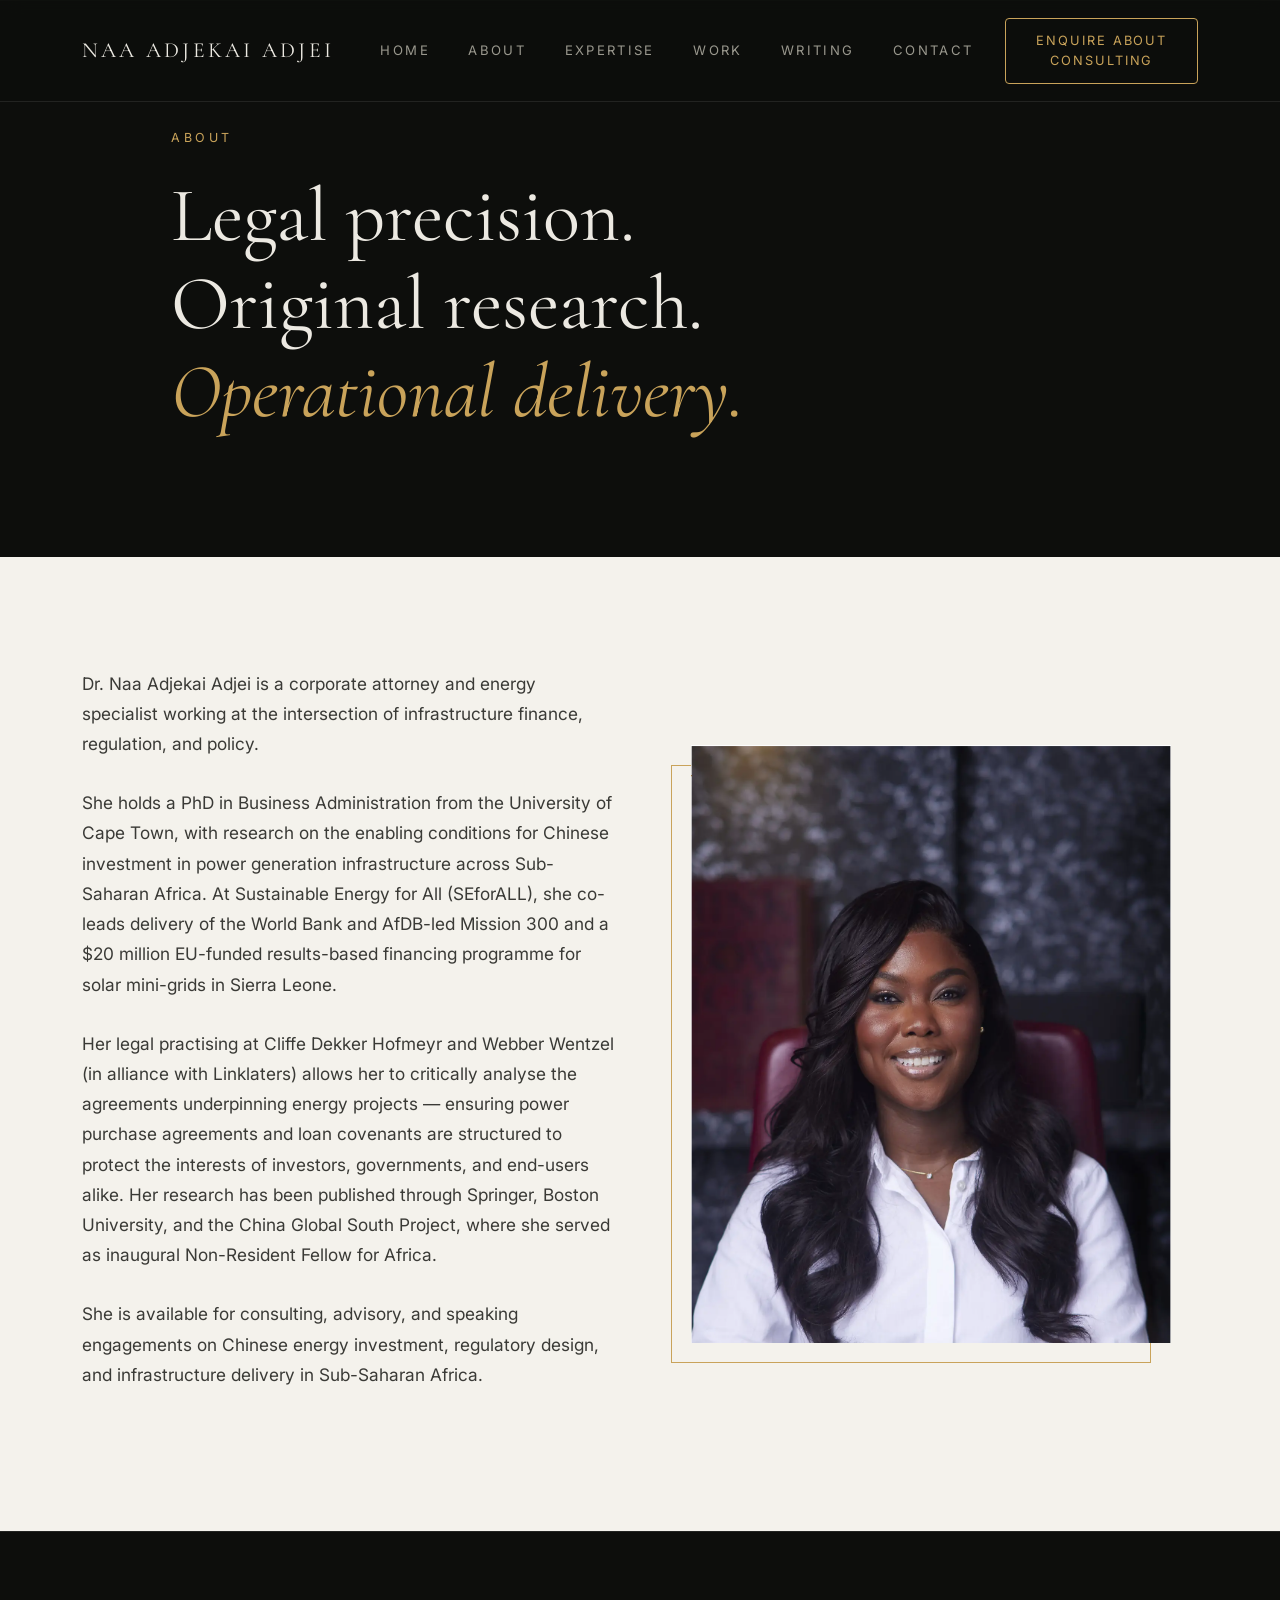
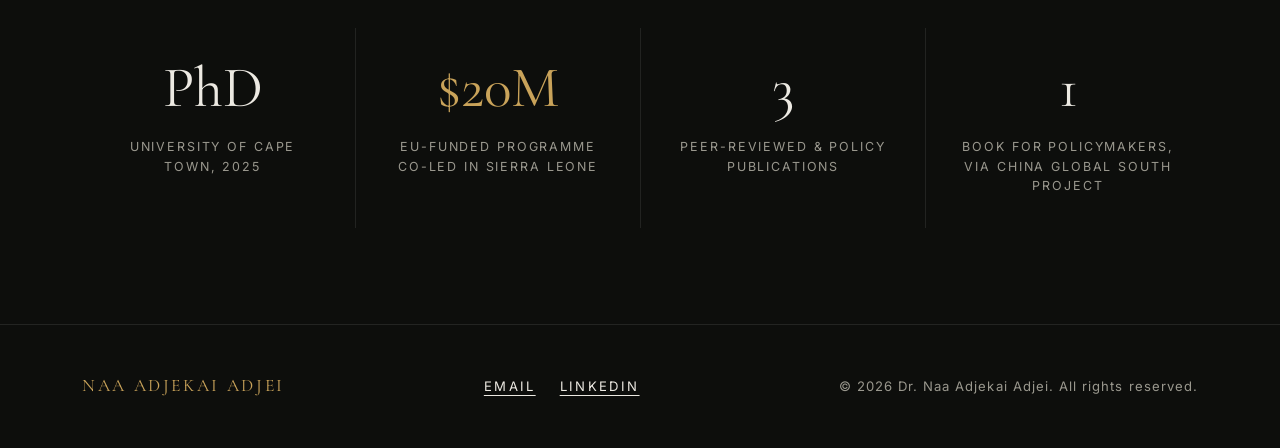
==== about.html @ 995432cf "Initial commit: portfolio website" ====
<!DOCTYPE html>
<html lang="en">
<head>
  <meta charset="UTF-8" />
  <meta name="viewport" content="width=device-width, initial-scale=1.0" />
  <title>About — Dr. Naa Adjekai Adjei</title>
  <meta name="description" content="Corporate attorney and energy specialist working at the intersection of infrastructure finance, regulation, and policy." />

  <link href="https://cdn.jsdelivr.net/npm/bootstrap@5.3.3/dist/css/bootstrap.min.css" rel="stylesheet" />
  <link rel="preconnect" href="https://fonts.googleapis.com" />
  <link href="https://fonts.googleapis.com/css2?family=Cormorant+Garamond:wght@400;500&family=Inter:wght@400;500&display=swap" rel="stylesheet" />
  <link rel="stylesheet" href="https://cdn.jsdelivr.net/npm/bootstrap-icons@1.11.3/font/bootstrap-icons.css" />
  <link rel="stylesheet" href="css/style.css" />
</head>
<body>
      <nav class="navbar navbar-expand-lg fixed-top">
    <div class="container">
      <a class="navbar-brand" href="index.html">NAA ADJEKAI ADJEI</a>

      <button class="navbar-toggler" type="button"
              data-bs-toggle="collapse" data-bs-target="#mainNav"
              aria-controls="mainNav" aria-expanded="false" aria-label="Toggle navigation">
        <span class="navbar-toggler-icon"></span>
      </button>

      <div class="collapse navbar-collapse" id="mainNav">
        <ul class="navbar-nav ms-auto align-items-lg-center">
          <li class="nav-item"><a class="nav-link active" aria-current="page" href="index.html">Home</a></li>
          <li class="nav-item"><a class="nav-link" href="about.html">About</a></li>
          <li class="nav-item"><a class="nav-link" href="expertise.html">Expertise</a></li>
          <li class="nav-item"><a class="nav-link" href="work.html">Work</a></li>
          <li class="nav-item"><a class="nav-link" href="writing.html">Writing</a></li>
          <li class="nav-item"><a class="nav-link" href="contact.html">Contact</a></li>
          <li class="nav-item ms-lg-4 mt-2 mt-lg-0">
            <a class="btn btn-outline-nav" href="contact.html">Enquire About Consulting</a>
          </li>
        </ul>
      </div>
    </div>
  </nav>

  <!-- paste the navbar here — with "active" on the About link -->

  <!-- ============ ABOUT ============ -->
  <section class="about-intro">
    <div class="container">
      <div class="about-intro-inner">
        <p class="section-label">About</p>
        <h2 class="about-statement">
          Legal precision.<br />
          Original research.<br />
          <em class="gold-italic">Operational delivery.</em>
        </h2>
      </div>
    </div>
  </section>

  

  <section class="about-body">
    <div class="container">
      <div class="row align-items-center g-5">
        <div class="col-lg-6">
          <p class="about-text">
            Dr. Naa Adjekai Adjei is a corporate attorney and energy specialist
            working at the intersection of infrastructure finance, regulation,
            and policy.
          </p>
          <p class="about-text">
            She holds a PhD in Business Administration from the University of
            Cape Town, with research on the enabling conditions for Chinese
            investment in power generation infrastructure across Sub-Saharan
            Africa. At Sustainable Energy for All (SEforALL), she co-leads
            delivery of the World Bank and AfDB-led Mission 300 and a $20
            million EU-funded results-based financing programme for solar
            mini-grids in Sierra Leone.
          </p>
          <p class="about-text">
            Her legal practising at Cliffe Dekker Hofmeyr and Webber Wentzel (in
            alliance with Linklaters) allows her to critically analyse the
            agreements underpinning energy projects — ensuring power purchase
            agreements and loan covenants are structured to protect the
            interests of investors, governments, and end-users alike. Her
            research has been published through Springer, Boston University,
            and the China Global South Project, where she served as inaugural
            Non-Resident Fellow for Africa.
          </p>
          <p class="about-text">
            She is available for consulting, advisory, and speaking engagements
            on Chinese energy investment, regulatory design, and infrastructure
            delivery in Sub-Saharan Africa.
          </p>
        </div>
        <div class="col-lg-6">
          <div class="about-photo">
            <img src="assets/img/naa.png" alt="Dr. Naa Adjekai Adjei" class="img-fluid" />
          </div>
        </div>
      </div>
    </div>
  </section>

  <!-- ============ STATS ============ -->
  <section class="stats">
    <div class="container">
      <div class="row text-center">
        <div class="col-6 col-lg-3 stat-cell">
          <div class="stat-value">PhD</div>
          <div class="stat-label">University of Cape Town, 2025</div>
        </div>
        <div class="col-6 col-lg-3 stat-cell">
          <div class="stat-value stat-gold">$20M</div>
          <div class="stat-label">EU-funded programme co-led in Sierra Leone</div>
        </div>
        <div class="col-6 col-lg-3 stat-cell">
          <div class="stat-value">3</div>
          <div class="stat-label">Peer-reviewed &amp; policy publications</div>
        </div>
        <div class="col-6 col-lg-3 stat-cell">
          <div class="stat-value">1</div>
          <div class="stat-label">Book for policymakers, via China Global South Project</div>
        </div>
      </div>
    </div>
  </section>

  <!-- ============ FOOTER ============ -->
  <footer class="site-footer">
    <div class="container d-flex flex-column flex-lg-row justify-content-between align-items-center gap-3">
      <span class="footer-brand">NAA ADJEKAI ADJEI</span>
      <div class="d-flex gap-4">
        <a href="mailto:naaadjel623@gmail.com" class="footer-link">Email</a>
        <a href="https://www.linkedin.com/in/dr-naa-adjekai-adjei-541458208/" target="_blank" rel="noopener" class="footer-link">LinkedIn</a>
      </div>
      <span class="footer-copy">&copy; 2026 Dr. Naa Adjekai Adjei. All rights reserved.</span>
    </div>
  </footer>
  

  <script src="https://cdn.jsdelivr.net/npm/bootstrap@5.3.3/dist/js/bootstrap.bundle.min.js"></script>
  <script src="js/main.js"></script>
</body>
</html>
---- css/style.css ----
:root {
  --bg: #0d0e0c;
  --border: rgba(255, 255, 255, 0.09);
  --text: #ece9e2;
  --muted: #9a988e;
  --accent: #c9a35a;
  --serif: 'Cormorant Garamond', Georgia, serif;
  --sans: 'Inter', system-ui, sans-serif;
}

body {
  background: var(--bg);
  color: var(--text);
  font-family: var(--sans);
}

/* ============ NAVBAR ============ */
.navbar {
  background: rgba(13, 14, 12, 0.8);
  backdrop-filter: blur(12px);
  border-bottom: 1px solid var(--border);
  padding-top: 1.1rem;
  padding-bottom: 1.1rem;
}

.navbar-brand {
  color: var(--text) !important;
  font-family: var(--serif);
  font-size: 1.35rem;
  letter-spacing: 0.15em;
}

.nav-link {
  color: var(--muted) !important;
  font-size: 0.82rem;
  letter-spacing: 0.18em;
  text-transform: uppercase;
  margin-left: 1.4rem;
}

.nav-link:hover { color: var(--accent) !important; }

.navbar-toggler { border-color: var(--border); }
.navbar-toggler-icon { filter: invert(1); }

.btn-outline-nav {
  border: 1px solid var(--accent);
  color: var(--accent);
  font-size: 0.8rem;
  letter-spacing: 0.15em;
  text-transform: uppercase;
  padding: 0.8rem 1.6rem;
  border-radius: 4px;
}

.btn-outline-nav:hover {
  background: var(--accent);
  color: #141310;
}

/* ============ HERO ============ */
.hero {
  min-height: 100vh;
  display: flex;
  align-items: center;
  position: relative;
  overflow: hidden;
}

/* warm glow, top right */
.hero::before {
  content: "";
  position: absolute;
  inset: 0;
  background: radial-gradient(ellipse 55% 45% at 78% 18%, rgba(201, 163, 90, 0.08), transparent 70%);
  pointer-events: none;
}

.hero-eyebrow {
  color: var(--accent);
  text-transform: uppercase;
  letter-spacing: 0.3em;
  font-size: 0.8rem;
  margin-bottom: 2.2rem;
}

.hero-title {
  font-family: var(--serif);
  font-weight: 400;
  font-size: clamp(3rem, 7.5vw, 6.5rem);
  line-height: 1.05;
  margin-bottom: 2.5rem;
}

.hero-bio {
  font-family: var(--serif);
  font-size: clamp(1.4rem, 2.6vw, 2.1rem);
  line-height: 1.35;
  margin-bottom: 1.5rem;
}

.hero-tagline {
  color: var(--muted);
  font-size: 1.05rem;
  max-width: 540px;
  margin-bottom: 3rem;
}

.btn-gold {
  background: var(--accent);
  color: #141310;
  font-size: 0.85rem;
  font-weight: 500;
  letter-spacing: 0.15em;
  text-transform: uppercase;
  padding: 1rem 2.2rem;
  border-radius: 6px;
}

.btn-gold:hover { background: #dbb56a; color: #141310; }

.hero-contact {
  display: flex;
  gap: 3rem;
  flex-wrap: wrap;
  margin-top: 5rem;
}

.hero-contact a {
  color: var(--muted);
  text-decoration: none;
  font-size: 0.95rem;
}

.hero-contact a i {
  color: var(--accent);
  margin-right: 0.4rem;
}

.hero-contact a:hover { color: var(--text); }

/* ============ FOCUS SECTION ============ */
.focus { padding: 7rem 0; }

.section-label {
  color: var(--accent);
  text-transform: uppercase;
  letter-spacing: 0.28em;
  font-size: 0.78rem;
}

.section-title {
  font-family: var(--serif);
  font-weight: 400;
  font-size: clamp(2.2rem, 4.5vw, 3.4rem);
  margin-top: 1.2rem;
}

.gold-rule {
  width: 64px;
  height: 2px;
  background: var(--accent);
  margin: 1.8rem 0 4rem;
}

.focus-grid { border-top: 1px solid var(--border); }

.focus-cell {
  padding: 3.5rem 3rem;
  border-bottom: 1px solid var(--border);
}

/* vertical lines between the three columns, desktop only */
@media (min-width: 992px) {
  .focus-cell + .focus-cell { border-left: 1px solid var(--border); }
}

.focus-cell h3 {
  font-family: var(--serif);
  font-weight: 400;
  font-size: clamp(1.5rem, 2.4vw, 2.1rem);
  line-height: 1.25;
  margin-bottom: 1.4rem;
}

.focus-cell p {
  color: var(--muted);
  font-size: 1rem;
  margin: 0;
}

.gold-link {
  display: inline-block;
  color: var(--accent);
  text-transform: uppercase;
  letter-spacing: 0.22em;
  font-size: 0.82rem;
  text-decoration: none;
  margin-top: 3.5rem;
}

.gold-link:hover { color: #dbb56a; }

/* ============ ABOUT ============ */
.about-intro {
  padding: 8rem 0 7rem;
  border-top: 1px solid var(--border);
}

.about-intro-inner { padding-left: 8%; }

.about-statement {
  font-family: var(--serif);
  font-weight: 400;
  font-size: clamp(2.6rem, 6vw, 5.2rem);
  line-height: 1.15;
  margin-top: 1.5rem;
}

.gold-italic {
  color: var(--accent);
  font-style: italic;
}

/* light section — note this overrides the dark body */
.about-body {
  background: #f4f2ec;
  color: #3a3a36;
  padding: 7rem 0;
}

.about-text {
  font-size: 1.08rem;
  line-height: 1.75;
  margin-bottom: 1.8rem;
}

/* gold offset frame behind the photo */
.about-photo {
  position: relative;
  max-width: 480px;
  margin: 0 auto;
}

.about-photo::before {
  content: "";
  position: absolute;
  top: 20px;
  left: -20px;
  right: 20px;
  bottom: -20px;
  border: 1px solid var(--accent);
  z-index: 0;
}

.about-photo img {
  position: relative;
  z-index: 1;
  width: 100%;
}

/* ============ STATS ============ */
.stats {
  padding: 6rem 0;
  border-top: 1px solid var(--border);
}

.stat-cell {
  padding: 2rem 1.5rem;
}

@media (min-width: 992px) {
  .stat-cell + .stat-cell { border-left: 1px solid var(--border); }
}

.stat-value {
  font-family: var(--serif);
  font-size: clamp(2.4rem, 4.5vw, 3.6rem);
  line-height: 1;
  margin-bottom: 1.2rem;
}

.stat-gold { color: var(--accent); }

.stat-label {
  color: var(--muted);
  text-transform: uppercase;
  letter-spacing: 0.15em;
  font-size: 0.78rem;
  max-width: 220px;
  margin: 0 auto;
  line-height: 1.6;
}

/* ============ FOOTER ============ */
.site-footer {
  border-top: 1px solid var(--border);
  padding: 3rem 0;
}

.footer-brand {
  font-family: var(--serif);
  color: var(--accent);
  letter-spacing: 0.15em;
  font-size: 1.1rem;
}

.footer-link {
  color: var(--text);
  text-transform: uppercase;
  letter-spacing: 0.18em;
  font-size: 0.82rem;
  text-decoration: underline;
  text-underline-offset: 4px;
}

.footer-link:hover { color: var(--accent); }

.footer-copy {
  color: var(--muted);
  font-size: 0.82rem;
  letter-spacing: 0.08em;
}
.page-main {
  padding: 10rem 0 6rem;
  min-height: 70vh;
}

/* ============ EXPERTISE PAGE ============ */
.exp-item {
  display: flex;
  gap: 3.5rem;
  padding: 4rem 0;
  border-top: 1px solid #d8d4c8;
}

.exp-num {
  font-family: var(--serif);
  color: var(--accent);
  font-size: 1.6rem;
  line-height: 1;
  min-width: 2.5rem;
}

.exp-content h3 {
  font-family: var(--serif);
  font-weight: 400;
  font-size: clamp(1.6rem, 2.6vw, 2.2rem);
  margin-bottom: 1.4rem;
}

.exp-content p {
  color: #5a584f;
  font-size: 1.05rem;
  line-height: 1.75;
  max-width: 640px;
  margin: 0;
}

/* ============ CTA STRIP ============ */
.cta-strip {
  padding: 6rem 0;
}

.cta-text {
  font-family: var(--serif);
  font-size: clamp(1.6rem, 3vw, 2.4rem);
  margin: 0;
}

/* ============ WORK PAGE ============ */
.work-group {
  font-family: var(--serif);
  font-weight: 400;
  font-size: clamp(1.8rem, 3vw, 2.4rem);
  margin-bottom: 3rem;
}

/* keeps the two groups visually distinct on the same light background */
.work-research {
  border-top: 1px solid #d8d4c8;
  padding-top: 5rem;
}

.work-item {
  padding: 3.5rem 0;
  border-top: 1px solid #d8d4c8;
}

.work-org {
  color: var(--accent);
  text-transform: uppercase;
  letter-spacing: 0.18em;
  font-size: 0.8rem;
  line-height: 1.8;
  display: inline-block;
}

.work-item h3 {
  font-family: var(--serif);
  font-weight: 400;
  font-size: clamp(1.6rem, 2.6vw, 2.2rem);
  margin-bottom: 1.4rem;
}

.work-item p {
  color: #5a584f;
  font-size: 1.05rem;
  line-height: 1.75;
  max-width: 640px;
  margin: 0;
}

/* mobile: give the label breathing room above the title */
@media (max-width: 991px) {
  .work-item h3 { margin-top: 0.8rem; }
}

/* ============ WRITING PAGE ============ */
/* narrower centered column, like the screenshot */
.writing-list {
  max-width: 780px;
  margin: 0 auto;
}

.writing-item {
  padding: 3.5rem 0;
  border-top: 1px solid #d8d4c8;
}

.writing-item h3 {
  font-family: var(--serif);
  font-weight: 400;
  font-size: clamp(1.5rem, 2.4vw, 2rem);
  line-height: 1.3;
  margin-bottom: 1.3rem;
}

.writing-meta {
  color: #8a887e;
  text-transform: uppercase;
  letter-spacing: 0.18em;
  font-size: 0.78rem;
}

/* ============ SPEAKING ============ */
.speaking {
  padding: 7rem 0;
}

.speaking-text {
  color: var(--muted);
  font-size: clamp(1.2rem, 2vw, 1.5rem);
  line-height: 1.6;
  max-width: 700px;
  margin-top: 2rem;
}

/* ============ CONTACT PAGE ============ */
.contact-main { padding: 4rem 0 6rem; }

/* black-and-white treatment, like the screenshot */
.contact-photo img { filter: grayscale(100%); }

.engage-item {
  padding: 2.5rem 0;
  border-top: 1px solid var(--border);
}

.engage-label {
  color: var(--muted);
  text-transform: uppercase;
  letter-spacing: 0.22em;
  font-size: 0.85rem;
  display: block;
  margin-bottom: 1.4rem;
}

.engage-text {
  color: #c9c7bd;
  font-size: 1.15rem;
  line-height: 1.6;
  margin: 0;
  max-width: 560px;
}

/* ============ FORM ============ */
.contact-form-section {
  border-top: 1px solid var(--border);
  padding: 5rem 0 7rem;
}

.field-label {
  display: block;
  color: var(--muted);
  text-transform: uppercase;
  letter-spacing: 0.22em;
  font-size: 0.82rem;
  margin-bottom: 0.8rem;
}

/* underline-only inputs, dark theme */
.contact-field {
  width: 100%;
  background: transparent;
  border: none;
  border-bottom: 1px solid var(--border);
  color: var(--text);
  font-size: 1.05rem;
  padding: 0.6rem 0;
  margin-bottom: 3rem;
  outline: none;
  transition: border-color 0.2s;
}

.contact-field:focus { border-bottom-color: var(--accent); }

textarea.contact-field { resize: vertical; }

.form-note {
  color: var(--muted);
  font-size: 1.1rem;
  line-height: 1.6;
  max-width: 620px;
  margin: 3rem 0;
  padding-top: 2.5rem;
  border-top: 1px solid var(--border);
}

.contact-details {
  display: flex;
  gap: 2.5rem;
  flex-wrap: wrap;
}

.contact-details a,
.contact-details span {
  color: var(--muted);
  text-decoration: none;
  text-transform: uppercase;
  letter-spacing: 0.15em;
  font-size: 0.82rem;
}

.contact-details i { color: var(--accent); margin-right: 0.4rem; }
.contact-details a:hover { color: var(--text); }
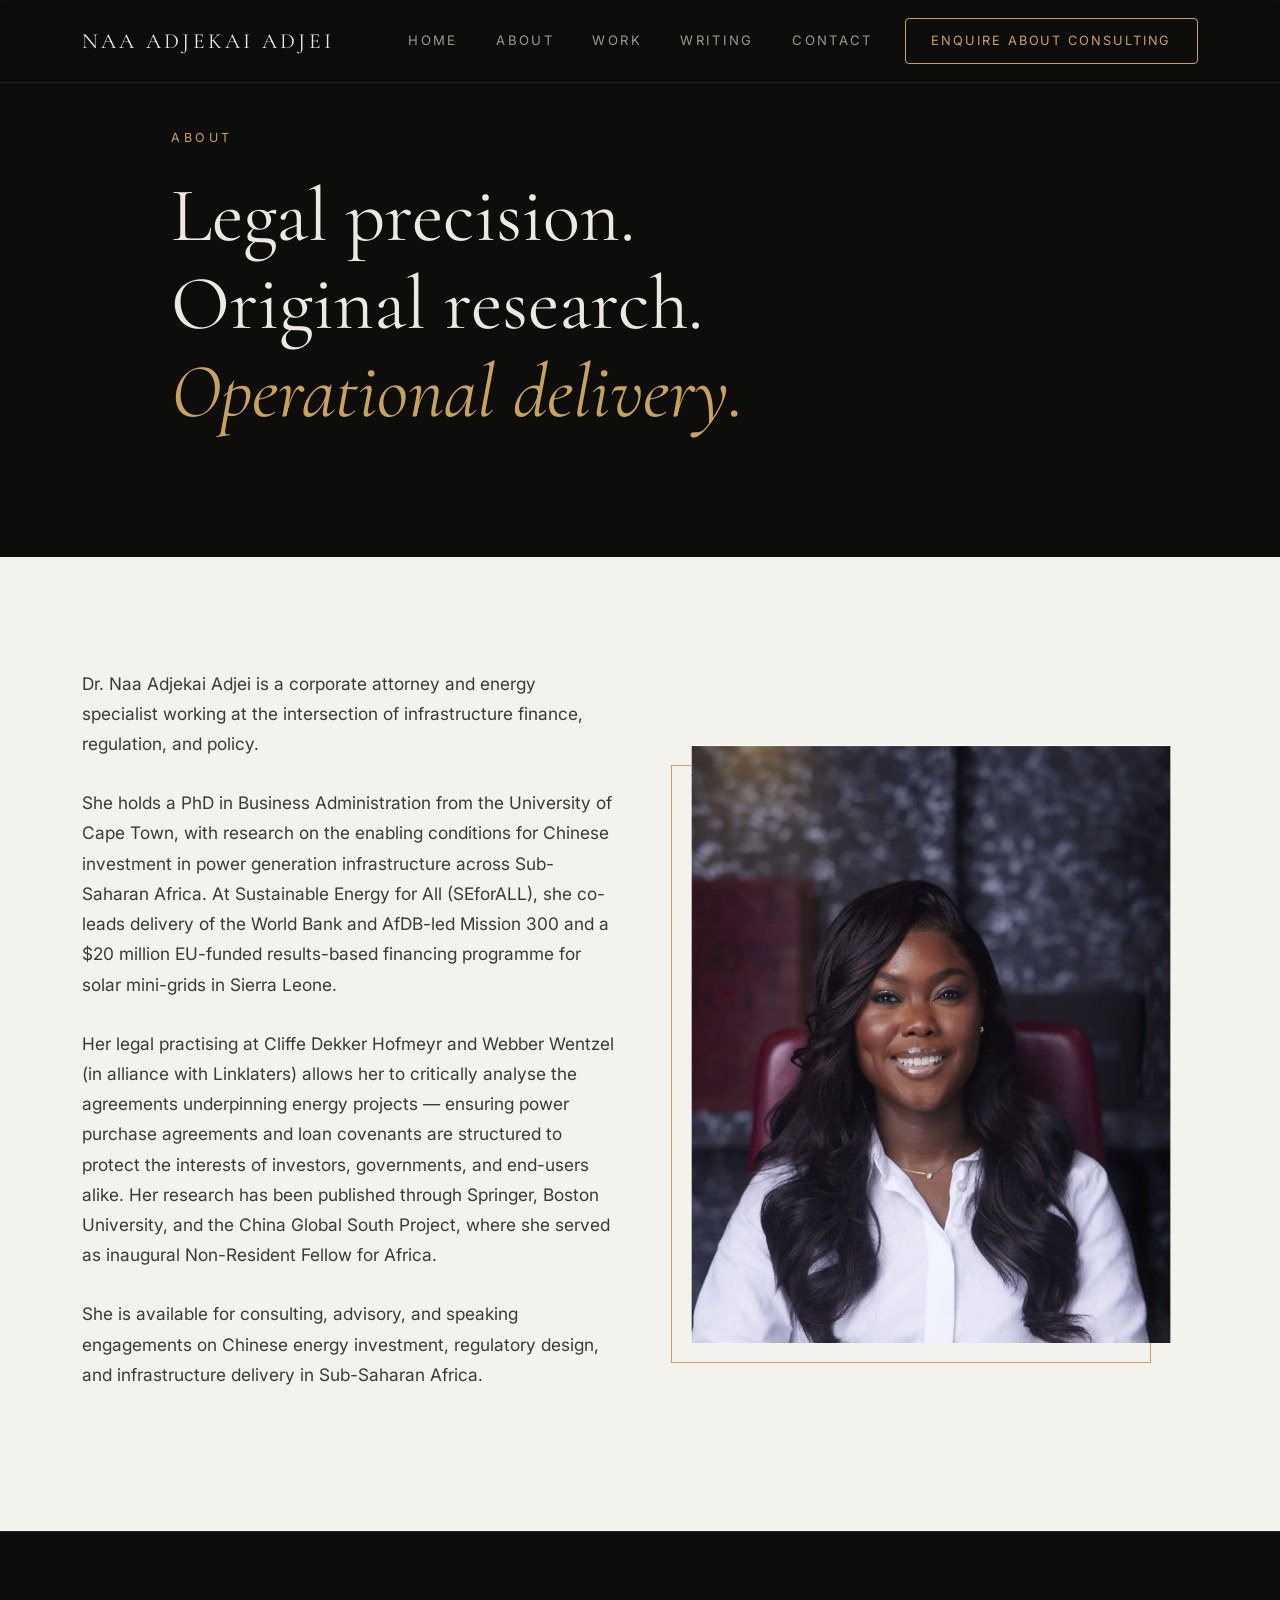
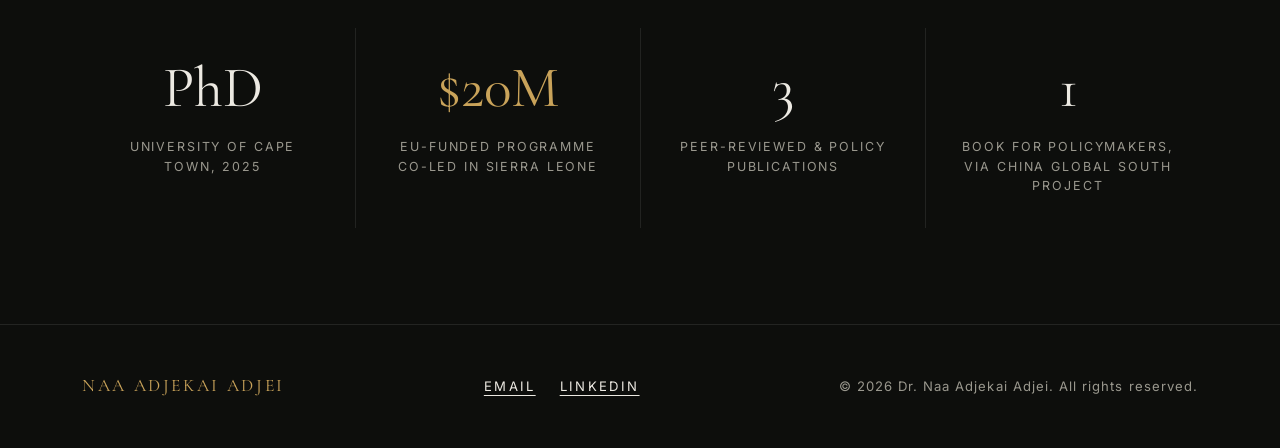
==== commit f0d27522: "Update site content and styling, remove unused file" ====
--- a/about.html
+++ b/about.html
@@ -27,7 +27,6 @@
         <ul class="navbar-nav ms-auto align-items-lg-center">
           <li class="nav-item"><a class="nav-link active" aria-current="page" href="index.html">Home</a></li>
           <li class="nav-item"><a class="nav-link" href="about.html">About</a></li>
-          <li class="nav-item"><a class="nav-link" href="expertise.html">Expertise</a></li>
           <li class="nav-item"><a class="nav-link" href="work.html">Work</a></li>
           <li class="nav-item"><a class="nav-link" href="writing.html">Writing</a></li>
           <li class="nav-item"><a class="nav-link" href="contact.html">Contact</a></li>
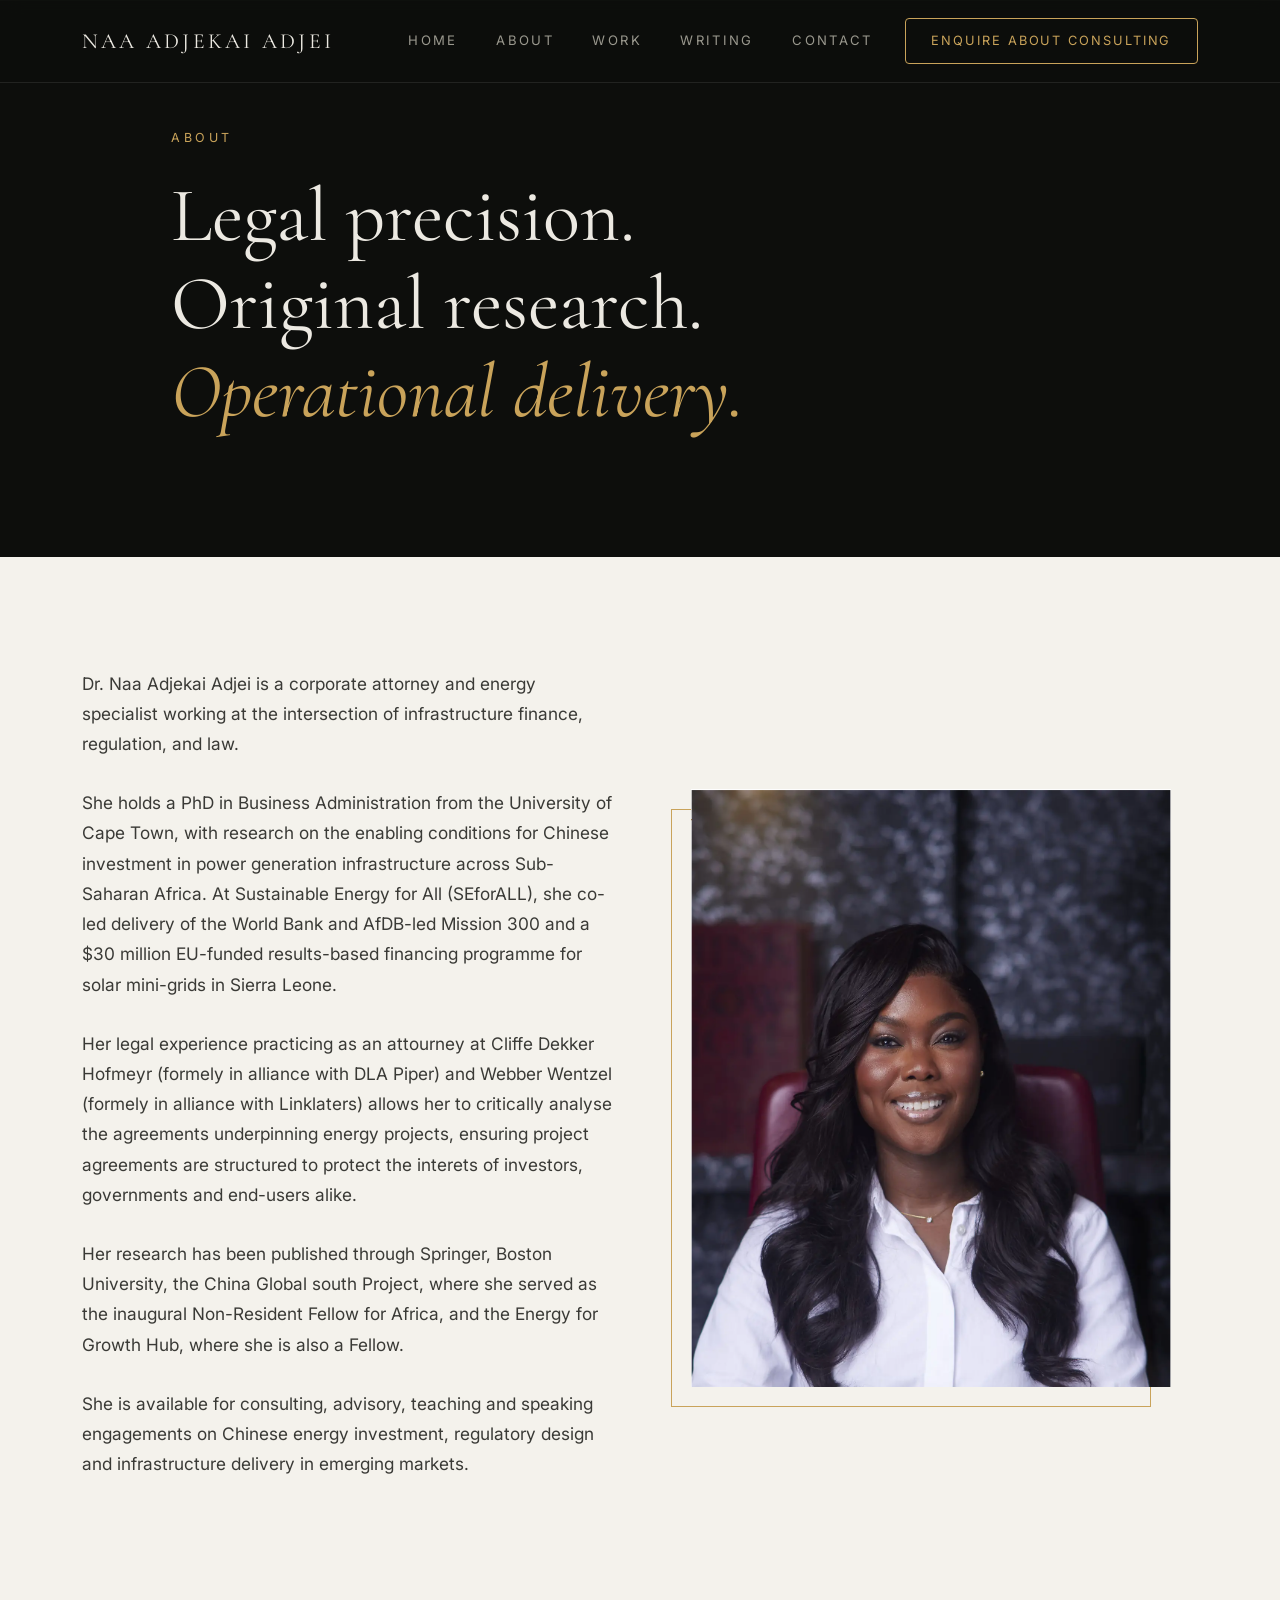
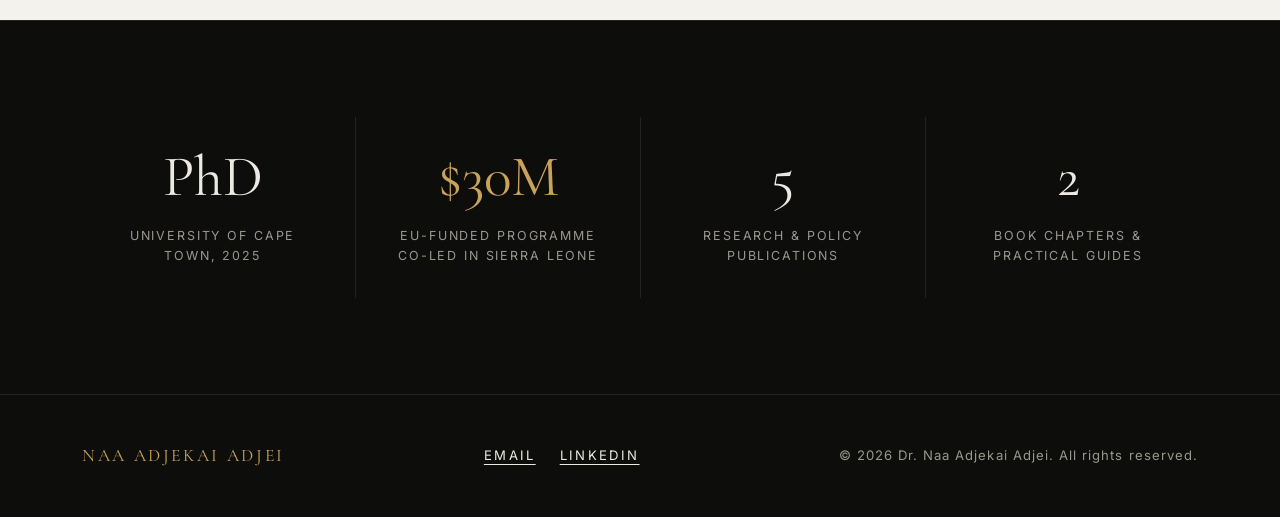
==== commit 313734de: "added more publucations" ====
--- a/about.html
+++ b/about.html
@@ -63,31 +63,34 @@
           <p class="about-text">
             Dr. Naa Adjekai Adjei is a corporate attorney and energy specialist
             working at the intersection of infrastructure finance, regulation,
-            and policy.
+            and law.
           </p>
           <p class="about-text">
             She holds a PhD in Business Administration from the University of
             Cape Town, with research on the enabling conditions for Chinese
             investment in power generation infrastructure across Sub-Saharan
-            Africa. At Sustainable Energy for All (SEforALL), she co-leads
-            delivery of the World Bank and AfDB-led Mission 300 and a $20
+            Africa. At Sustainable Energy for All (SEforALL), she co-led
+            delivery of the World Bank and AfDB-led Mission 300 and a $30
             million EU-funded results-based financing programme for solar
             mini-grids in Sierra Leone.
           </p>
           <p class="about-text">
-            Her legal practising at Cliffe Dekker Hofmeyr and Webber Wentzel (in
-            alliance with Linklaters) allows her to critically analyse the
-            agreements underpinning energy projects — ensuring power purchase
-            agreements and loan covenants are structured to protect the
-            interests of investors, governments, and end-users alike. Her
-            research has been published through Springer, Boston University,
-            and the China Global South Project, where she served as inaugural
-            Non-Resident Fellow for Africa.
+            Her legal experience practicing as an attourney at Cliffe Dekker Hofmeyr
+            (formely in alliance with DLA Piper) and Webber Wentzel (formely in alliance with Linklaters)
+            allows her to critically analyse the agreements underpinning energy projects,
+            ensuring project agreements are structured to protect the interets of investors,
+            governments and end-users alike.
+
           </p>
           <p class="about-text">
-            She is available for consulting, advisory, and speaking engagements
-            on Chinese energy investment, regulatory design, and infrastructure
-            delivery in Sub-Saharan Africa.
+            Her research has been published through Springer, Boston University, the China
+            Global south Project, where she served as the inaugural Non-Resident Fellow for
+            Africa, and the Energy for Growth Hub, where she is also a Fellow.
+
+          </p>
+          <p class="about-text">
+            She is available for consulting, advisory, teaching and speaking engagements
+            on Chinese energy investment, regulatory design and infrastructure delivery in emerging markets. 
           </p>
         </div>
         <div class="col-lg-6">
@@ -108,16 +111,16 @@
           <div class="stat-label">University of Cape Town, 2025</div>
         </div>
         <div class="col-6 col-lg-3 stat-cell">
-          <div class="stat-value stat-gold">$20M</div>
+          <div class="stat-value stat-gold">$30M</div>
           <div class="stat-label">EU-funded programme co-led in Sierra Leone</div>
         </div>
         <div class="col-6 col-lg-3 stat-cell">
-          <div class="stat-value">3</div>
-          <div class="stat-label">Peer-reviewed &amp; policy publications</div>
+          <div class="stat-value">5</div>
+          <div class="stat-label">Research &amp; policy publications</div>
         </div>
         <div class="col-6 col-lg-3 stat-cell">
-          <div class="stat-value">1</div>
-          <div class="stat-label">Book for policymakers, via China Global South Project</div>
+          <div class="stat-value">2</div>
+          <div class="stat-label">Book chapters &amp; practical guides</div>
         </div>
       </div>
     </div>
--- a/css/style.css
+++ b/css/style.css
@@ -543,4 +543,13 @@
 }
 
 .contact-details i { color: var(--accent); margin-right: 0.4rem; }
-.contact-details a:hover { color: var(--text); }+.contact-details a:hover { color: var(--text); }
+
+/* link colours*/
+a {
+  color: var(--accent);   /* your gold, #c9a35a */
+}
+
+a:hover {
+  color: #dbb56a;         /* slightly lighter gold on hover */
+}
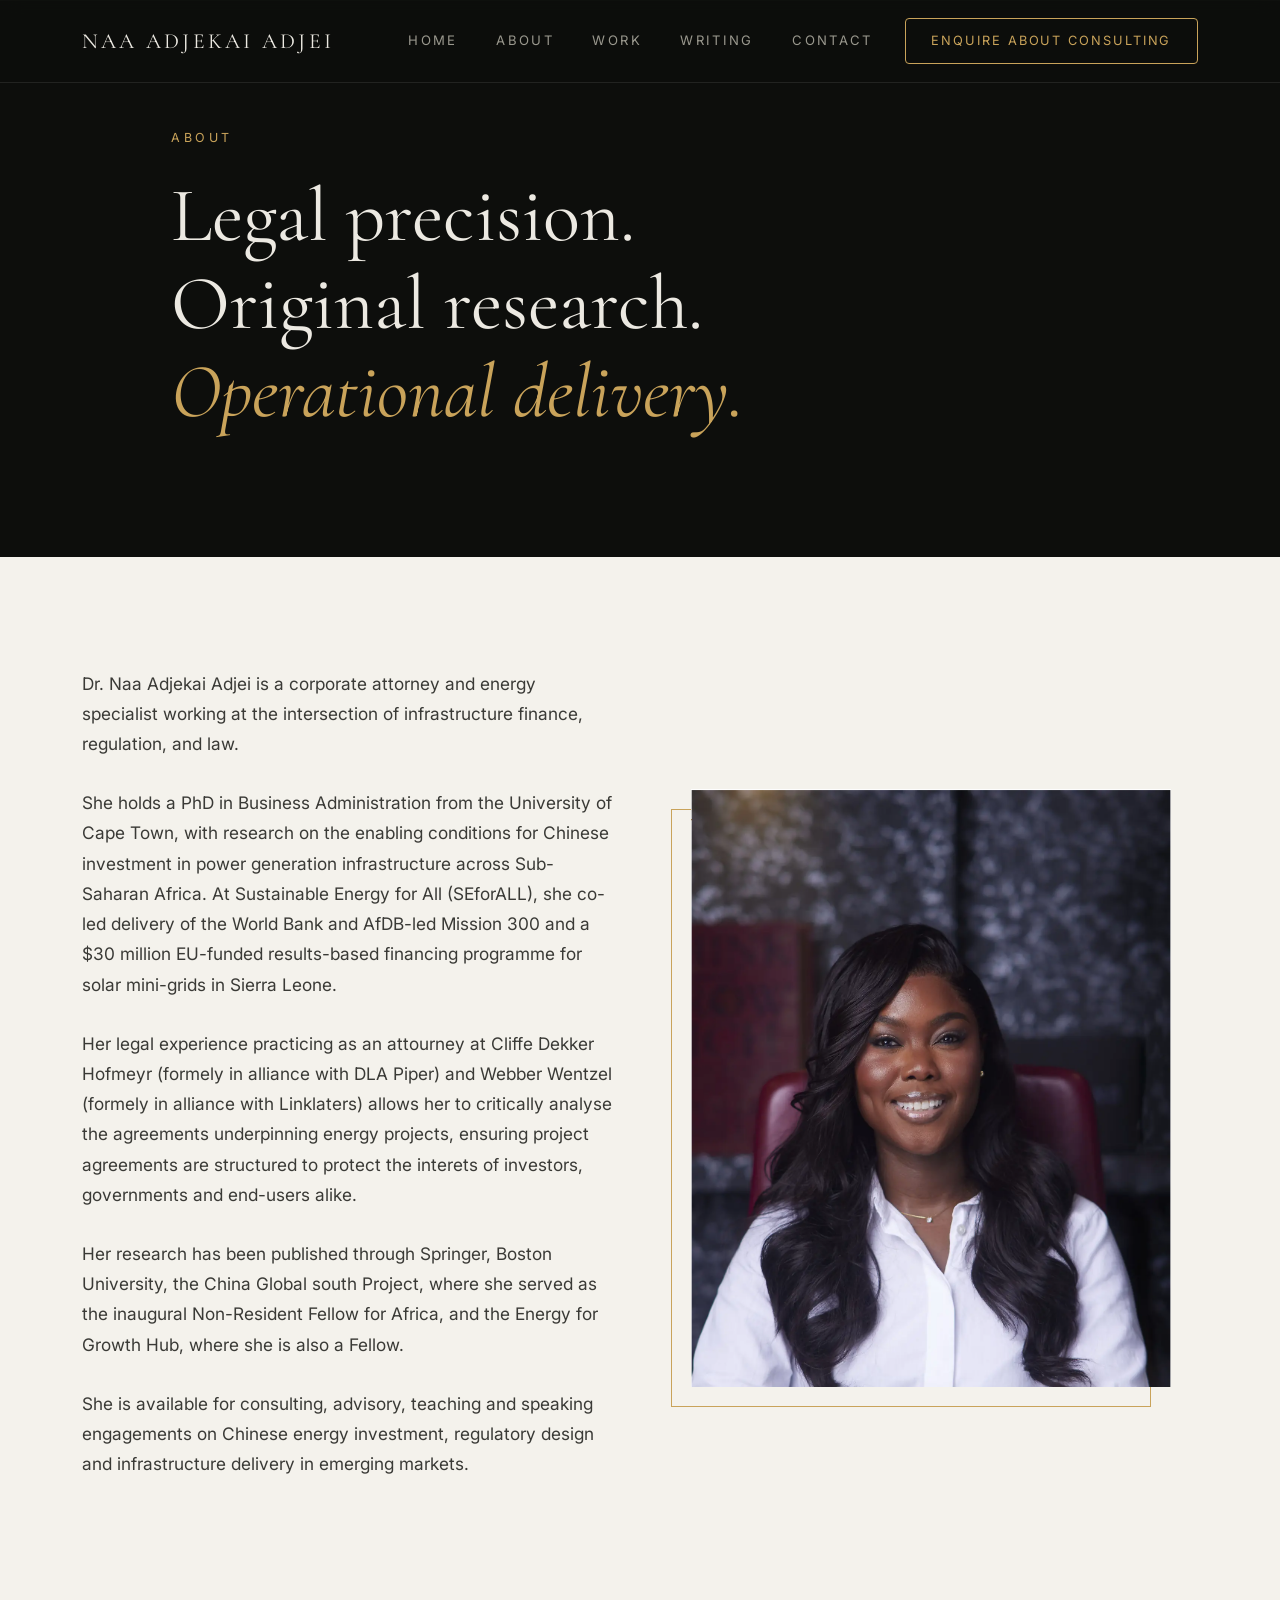
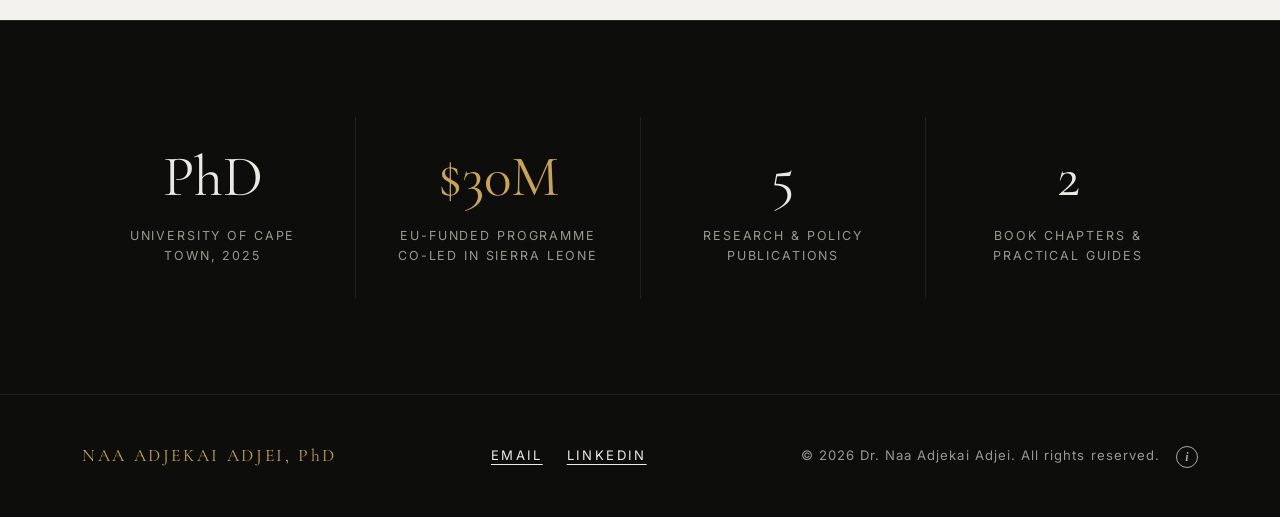
==== commit cbe5935b: "updated work section" ====
--- a/about.html
+++ b/about.html
@@ -126,18 +126,31 @@
     </div>
   </section>
 
-  <!-- ============ FOOTER ============ -->
+<!-- ============ FOOTER ============ -->
   <footer class="site-footer">
-    <div class="container d-flex flex-column flex-lg-row justify-content-between align-items-center gap-3">
-      <span class="footer-brand">NAA ADJEKAI ADJEI</span>
-      <div class="d-flex gap-4">
-        <a href="mailto:naaadjel623@gmail.com" class="footer-link">Email</a>
-        <a href="https://www.linkedin.com/in/dr-naa-adjekai-adjei-541458208/" target="_blank" rel="noopener" class="footer-link">LinkedIn</a>
+  <div class="container d-flex flex-column flex-lg-row justify-content-between align-items-center gap-3">
+    <span class="footer-brand">NAA ADJEKAI ADJEI, PhD</span>
+
+    <div class="d-flex gap-4">
+      <a href="mailto:naaadjei623@gmail.com" class="footer-link">Email</a>
+      <a href="https://www.linkedin.com/in/dr-naa-adjekai-adjei-541458208/" target="_blank" rel="noopener" class="footer-link">LinkedIn</a>
+    </div>
+
+    <div class="d-flex align-items-center gap-3">
+      <span class="footer-copy">&copy; 2026 Dr. Naa Adjekai Adjei. All rights reserved.</span>
+
+      <div class="credit">
+        <button type="button" class="credit-btn" aria-label="About this website"
+                aria-expanded="false" aria-controls="credit-panel">i</button>
+        <div id="credit-panel" class="credit-panel" hidden>
+          <p class="credit-title">About this website</p>
+          <p>Designed &amp; built by <a href="https://crystal540.github.io/crystal-juta/" target="_blank" rel="noopener">Crystal Juta</a>.</p>
+          <p class="credit-sub">Need a website? <a href="mailto:crystaljuta@gmail.com">Get in touch</a>.</p>
+        </div>
       </div>
-      <span class="footer-copy">&copy; 2026 Dr. Naa Adjekai Adjei. All rights reserved.</span>
     </div>
-  </footer>
-  
+  </div>
+</footer>
 
   <script src="https://cdn.jsdelivr.net/npm/bootstrap@5.3.3/dist/js/bootstrap.bundle.min.js"></script>
   <script src="js/main.js"></script>
--- a/css/style.css
+++ b/css/style.css
@@ -378,6 +378,16 @@
 
 /* keeps the two groups visually distinct on the same light background */
 .work-research {
+  border-top: 1px solid #d8d4c8;
+  padding-top: 5rem;
+}
+
+.work-teaching {
+  border-top: 1px solid #d8d4c8;
+  padding-top: 5rem;
+}
+
+.work-speaking {
   border-top: 1px solid #d8d4c8;
   padding-top: 5rem;
 }
@@ -552,4 +562,38 @@
 
 a:hover {
   color: #dbb56a;         /* slightly lighter gold on hover */
+}
+
+/* ============ i button ============ */
+.credit { position: relative; }
+
+.credit-btn {
+  width: 22px; height: 22px; padding: 0;
+  display: inline-flex; align-items: center; justify-content: center;
+  border: 1px solid currentColor; border-radius: 50%;
+  background: transparent; color: inherit;
+  font: italic 600 12px/1 Georgia, serif;
+  opacity: .7; cursor: pointer;
+  transition: opacity .2s;
+}
+.credit-btn:hover, .credit-btn[aria-expanded="true"] { opacity: 1; }
+.credit-btn:focus-visible { outline: 2px solid currentColor; outline-offset: 3px; opacity: 1; }
+
+.credit-panel {
+  position: absolute; right: 0; bottom: calc(100% + 12px);
+  width: 260px; padding: 14px 16px; z-index: 20;
+  background: #1a1a1a; color: #e8e4da;
+  border: 1px solid rgba(255,255,255,.15); border-radius: 6px;
+  box-shadow: 0 8px 24px rgba(0,0,0,.35);
+  font-size: 13px; line-height: 1.5; text-align: left;
+  text-transform: none; letter-spacing: normal;
+}
+.credit-panel p { margin: 0 0 6px; }
+.credit-panel p:last-child { margin-bottom: 0; }
+.credit-title { font-weight: 600; }
+.credit-sub { opacity: .75; }
+.credit-panel a { color: inherit; text-decoration: underline; }
+
+@media (max-width: 991px) {
+  .credit-panel { right: auto; left: 50%; transform: translateX(-50%); }
 }
